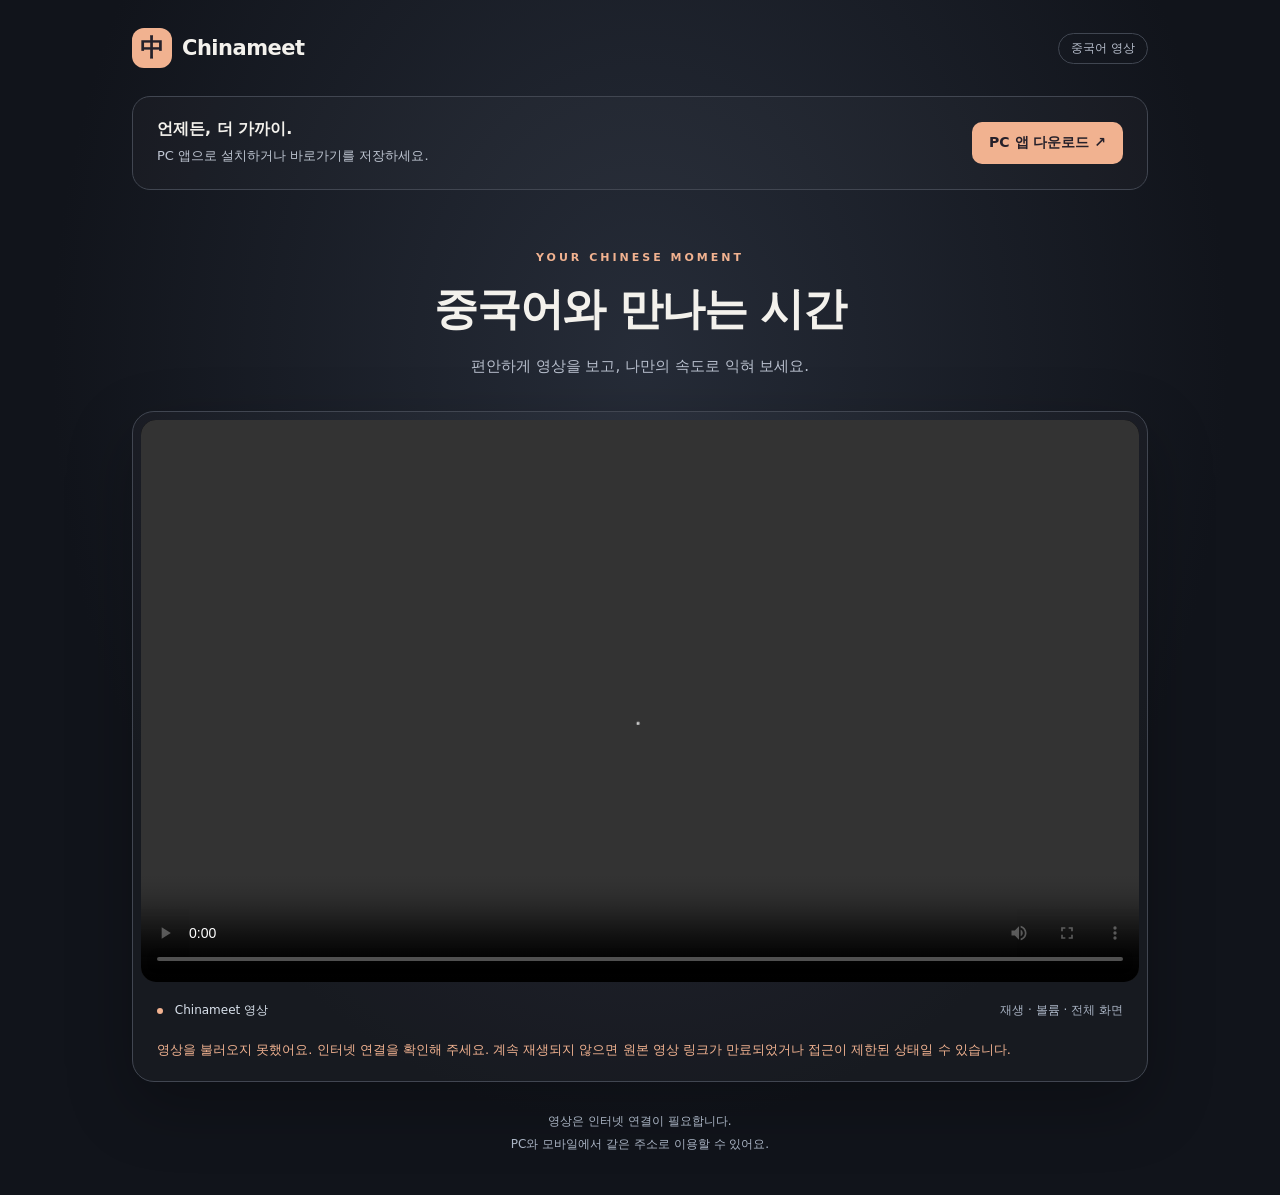
==== index.html @ f26ac8db "Deploy Chinameet video app with desktop shortcut and mobile PWA installation" ====
<!doctype html>
<html lang="ko">
<head>
  <meta charset="utf-8">
  <meta name="viewport" content="width=device-width, initial-scale=1, viewport-fit=cover">
  <meta name="theme-color" content="#171a23">
  <meta name="description" content="Chinameet — PC와 모바일에서 간편하게 여는 중국어 영상 학습 공간">
  <meta name="apple-mobile-web-app-capable" content="yes">
  <meta name="apple-mobile-web-app-title" content="Chinameet">
  <title>Chinameet · 중국어 영상</title>
  <link rel="manifest" href="./manifest.webmanifest">
  <link rel="icon" href="./icons/app-192.png" type="image/png">
  <link rel="apple-touch-icon" href="./icons/apple-touch-icon.png">
  <link rel="stylesheet" href="./app.css">
  <script defer src="./install.js"></script>
</head>
<body>
  <main>
    <nav aria-label="앱 메뉴"><a class="brand" href="./"><span class="brand-icon" aria-hidden="true">中</span> Chinameet</a><span class="tag">중국어 영상</span></nav>
    <section class="install-banner" aria-label="앱 다운로드">
      <div><strong>언제든, 더 가까이.</strong><p id="installStatus" role="status">홈 화면에 추가하고 Chinameet를 간편하게 여세요.</p></div>
      <div class="actions"><button id="installButton" type="button">앱 설치하기 ↗</button><a id="pcShortcut" href="#" download="Chinameet.url" hidden>PC 바로가기 저장 ↓</a></div>
    </section>
    <header><span class="eyebrow">YOUR CHINESE MOMENT</span><h1>중국어와 만나는 시간</h1><p>편안하게 영상을 보고, 나만의 속도로 익혀 보세요.</p></header>
    <section class="player-panel" aria-label="동영상 플레이어">
      <video id="video" controls playsinline preload="metadata" aria-label="중국어 영상">
        <source src="https://opal.google/board/blobs/6a0f905c-60b2-4c8c-9aa4-b20c78f59d37" type="video/mp4">
        이 브라우저에서는 동영상을 재생할 수 없습니다.
      </video>
      <div class="player-footer"><span><i aria-hidden="true"></i> Chinameet 영상</span><span>재생 · 볼륨 · 전체 화면</span></div>
      <p id="videoStatus" class="video-status" role="status" hidden></p>
    </section>
    <footer>영상은 인터넷 연결이 필요합니다.<br>PC와 모바일에서 같은 주소로 이용할 수 있어요.</footer>
  </main>
  <dialog id="installDialog" aria-labelledby="installTitle">
    <div class="dialog-top"><h2 id="installTitle">Chinameet 설치 안내</h2><button id="closeGuide" type="button" aria-label="설치 안내 닫기">×</button></div>
    <p id="installGuide"></p><ol id="installSteps"></ol><p>설치 후에도 영상 재생에는 인터넷이 필요해요.</p>
    <a id="pcDownload" class="download" href="#" download="Chinameet.url" hidden>PC 바로가기 파일 저장 ↓</a>
  </dialog>
</body>
</html>
---- app.css ----
:root{color-scheme:dark;font-family:system-ui,-apple-system,"Segoe UI",sans-serif;background:#11141b;color:#f3f1ec}*{box-sizing:border-box}body{margin:0;min-height:100svh;background:radial-gradient(ellipse at 50% 30%,#262c38 0%,#11141b 65%)}main{max-width:1080px;margin:auto;padding:28px 32px 40px}nav{display:flex;align-items:center;justify-content:space-between;margin-bottom:28px}.brand{display:flex;align-items:center;gap:10px;font-size:21px;font-weight:750;letter-spacing:-.5px;text-decoration:none;color:inherit}.brand-icon{display:grid;place-items:center;border-radius:12px;background:#f1b290;color:#24202a;width:40px;height:40px;font-size:24px}.tag{font-size:12px;color:#b8bfcd;border:1px solid #404651;border-radius:30px;padding:6px 12px}.install-banner{display:flex;align-items:center;justify-content:space-between;gap:20px;padding:22px 24px;border:1px solid #414651;border-radius:18px;background:#ffffff06}.install-banner strong{font-size:16px}.install-banner p{font-size:13px;color:#bec5d1;line-height:1.6;margin:6px 0 0}.actions{display:flex;flex-wrap:wrap;align-items:center;gap:14px;flex-shrink:0}button,.download{font:inherit;border:0;border-radius:10px;padding:12px 17px;background:#f1b290;color:#25202a;font-size:14px;font-weight:700;cursor:pointer;text-decoration:none}button:disabled{opacity:.65;cursor:wait}a{color:#f1b290}a:focus-visible,button:focus-visible{outline:3px solid #f1b290;outline-offset:5px}.actions a{font-size:13px;text-underline-offset:4px}header{text-align:center;padding:56px 0 32px}.eyebrow{color:#f1b290;font-size:11px;letter-spacing:3px;font-weight:650}h1{font-size:clamp(28px,5vw,44px);letter-spacing:-1.4px;margin:15px 0}header p{color:#b8bfcd;font-size:15px;line-height:1.7;margin:0}.player-panel{background:#ffffff06;border:1px solid #414651;padding:8px;border-radius:22px;box-shadow:0 24px 65px #0004;overflow:hidden}video{display:block;width:100%;aspect-ratio:16/9;background:#000;border-radius:15px;object-fit:contain}.player-footer{display:flex;justify-content:space-between;align-items:center;gap:15px;padding:20px 16px;color:#aab4c4;font-size:12px}.player-footer span:first-child{color:#d9e1eb}.player-footer i{display:inline-block;width:6px;height:6px;border-radius:100%;background:#f1b290;margin-right:8px}.video-status{color:#f1b290;font-size:13px;line-height:1.7;padding:0 16px 12px;margin:0}footer{color:#aab4c4;text-align:center;font-size:12px;line-height:1.9;padding:28px 0 0}dialog{color:#f3f1ec;background:#222731;border:1px solid #596171;border-radius:20px;padding:26px;max-width:480px;width:calc(100% - 32px)}dialog::backdrop{background:#000a;backdrop-filter:blur(5px)}.dialog-top{display:flex;align-items:center;justify-content:space-between;gap:10px}h2{font-size:20px;margin:0}.dialog-top button{background:transparent;color:#e2e6ed;font-size:26px;padding:0 8px}dialog p,dialog li{font-size:14px;line-height:1.8;color:#c6cedb}dialog li{margin-bottom:8px}dialog ol{padding-left:22px}.download{display:inline-block;margin-top:8px}[hidden]{display:none!important}@media(max-width:640px){main{padding:20px 16px 28px}.install-banner{align-items:flex-start;flex-direction:column;padding:20px;gap:16px}.actions{width:100%}.actions button{flex:1}header{padding:38px 0 25px}.player-panel{border-radius:16px;padding:5px}video{border-radius:11px}.player-footer{padding:16px 10px;font-size:11px}.player-footer span:last-child{display:none}.tag{font-size:11px}nav{margin-bottom:22px}}
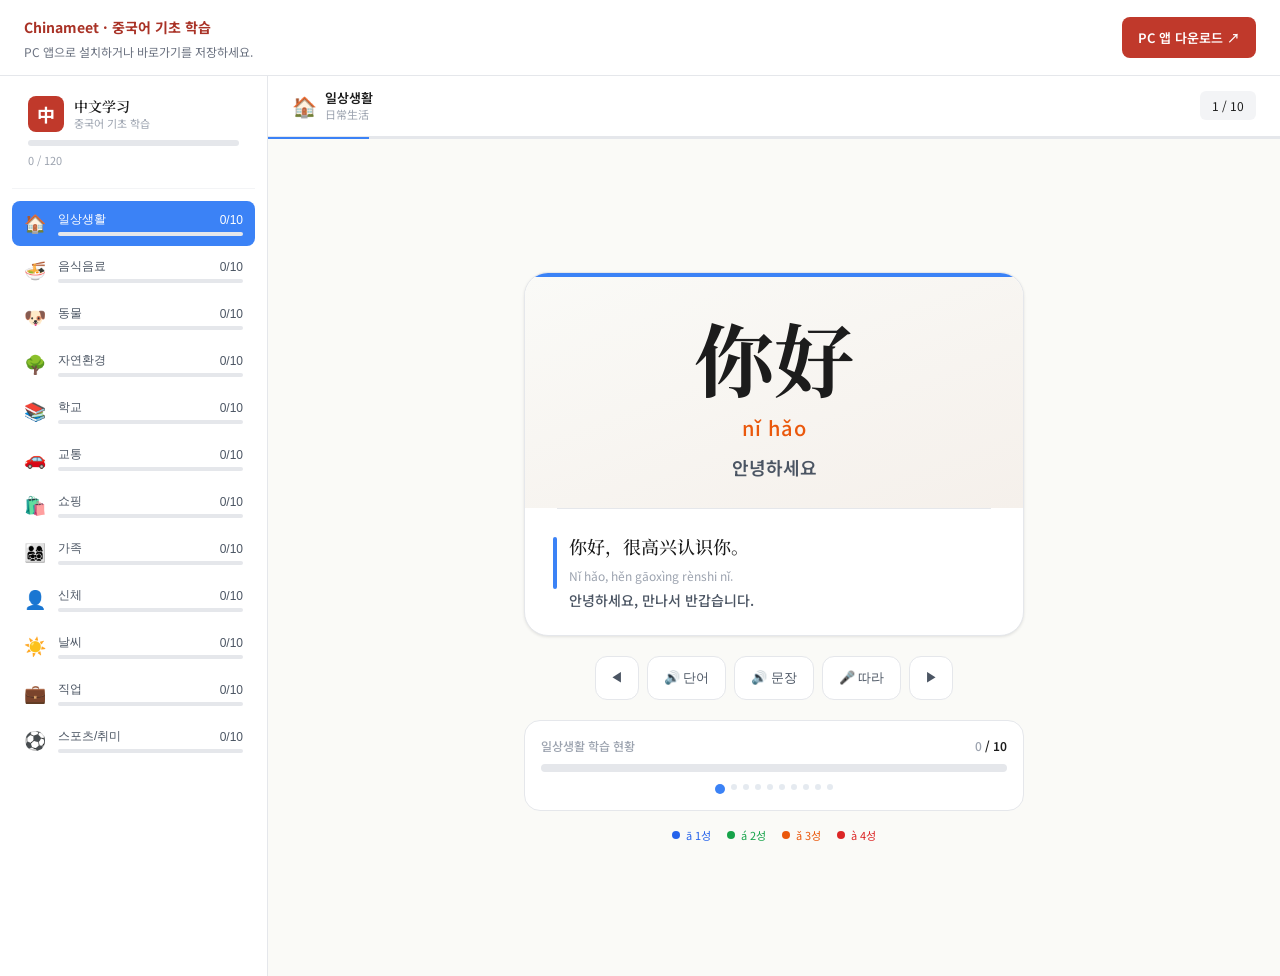
==== commit 19ee0f67: "Restore original Chinese learning app with 120 lessons and retain PWA installation" ====
--- a/index.html
+++ b/index.html
@@ -1,41 +1,1309 @@
-<!doctype html>
+<!DOCTYPE html>
 <html lang="ko">
 <head>
-  <meta charset="utf-8">
-  <meta name="viewport" content="width=device-width, initial-scale=1, viewport-fit=cover">
-  <meta name="theme-color" content="#171a23">
-  <meta name="description" content="Chinameet — PC와 모바일에서 간편하게 여는 중국어 영상 학습 공간">
-  <meta name="apple-mobile-web-app-capable" content="yes">
-  <meta name="apple-mobile-web-app-title" content="Chinameet">
-  <title>Chinameet · 중국어 영상</title>
-  <link rel="manifest" href="./manifest.webmanifest">
-  <link rel="icon" href="./icons/app-192.png" type="image/png">
-  <link rel="apple-touch-icon" href="./icons/apple-touch-icon.png">
-  <link rel="stylesheet" href="./app.css">
-  <script defer src="./install.js"></script>
+    <meta charset="UTF-8">
+    <meta name="viewport" content="width=device-width, initial-scale=1.0">
+    <title>中文学习 - 중국어 기초 학습</title>
+    <link rel="preconnect" href="https://fonts.googleapis.com">
+    <link rel="preconnect" href="https://fonts.gstatic.com" crossorigin>
+    <link href="https://fonts.googleapis.com/css2?family=Noto+Sans+KR:wght@400;500;600;700&family=Noto+Serif+SC:wght@400;600;700&family=Noto+Sans+SC:wght@400;500&display=swap" rel="stylesheet">
+    <style>
+        * {
+            margin: 0;
+            padding: 0;
+            box-sizing: border-box;
+        }
+
+        body {
+            font-family: 'Noto Sans KR', sans-serif;
+            background: #FAFAF7;
+            color: #1C1C1C;
+            overflow-x: hidden;
+        }
+
+        .container {
+            display: flex;
+            min-height: 100vh;
+        }
+
+        /* 사이드바 */
+        .sidebar {
+            width: 268px;
+            background: white;
+            border-right: 1px solid #E5E7EB;
+            overflow-y: auto;
+            padding: 20px 12px;
+            flex-shrink: 0;
+        }
+
+        .sidebar-header {
+            padding: 0 16px 20px;
+            border-bottom: 1px solid #F3F4F6;
+            margin-bottom: 12px;
+        }
+
+        .sidebar-title {
+            display: flex;
+            align-items: center;
+            gap: 10px;
+            margin-bottom: 8px;
+        }
+
+        .sidebar-badge {
+            width: 36px;
+            height: 36px;
+            background: #C0392B;
+            color: white;
+            border-radius: 8px;
+            display: flex;
+            align-items: center;
+            justify-content: center;
+            font-size: 18px;
+            font-weight: bold;
+        }
+
+        .sidebar-title h1 {
+            font-size: 14px;
+            font-weight: 600;
+            line-height: 1.2;
+            font-family: 'Noto Serif SC', serif;
+        }
+
+        .sidebar-title p {
+            font-size: 11px;
+            color: #9CA3AF;
+        }
+
+        .progress-bar {
+            width: 100%;
+            height: 6px;
+            background: #E5E7EB;
+            border-radius: 3px;
+            overflow: hidden;
+            margin-top: 8px;
+        }
+
+        .progress-fill {
+            height: 100%;
+            background: #C0392B;
+            width: 0%;
+            transition: width 0.5s ease;
+        }
+
+        .categories {
+            display: flex;
+            flex-direction: column;
+            gap: 2px;
+        }
+
+        .category-btn {
+            display: flex;
+            align-items: center;
+            gap: 12px;
+            padding: 10px 12px;
+            border-radius: 8px;
+            border: none;
+            background: transparent;
+            cursor: pointer;
+            text-align: left;
+            transition: all 0.15s;
+            font-size: 13px;
+            color: #4B5563;
+        }
+
+        .category-btn:hover {
+            background: #F9FAFB;
+        }
+
+        .category-btn.active {
+            color: white;
+        }
+
+        .category-btn .emoji {
+            font-size: 18px;
+            flex-shrink: 0;
+        }
+
+        .category-info {
+            flex: 1;
+            min-width: 0;
+        }
+
+        .category-name {
+            font-size: 12px;
+            font-weight: 500;
+            margin-bottom: 4px;
+            display: flex;
+            justify-content: space-between;
+            align-items: center;
+        }
+
+        .category-progress {
+            width: 100%;
+            height: 4px;
+            background: #E5E7EB;
+            border-radius: 2px;
+            overflow: hidden;
+        }
+
+        .category-progress-fill {
+            height: 100%;
+            transition: width 0.5s ease;
+        }
+
+        /* 메인 콘텐츠 */
+        .main {
+            flex: 1;
+            display: flex;
+            flex-direction: column;
+            min-w-0;
+        }
+
+        .header {
+            background: white;
+            border-bottom: 1px solid #E5E7EB;
+            padding: 14px 24px;
+            display: flex;
+            align-items: center;
+            justify-content: space-between;
+            position: sticky;
+            top: 0;
+            z-index: 20;
+        }
+
+        .header-left {
+            display: flex;
+            align-items: center;
+            gap: 12px;
+        }
+
+        .header-category {
+            display: flex;
+            align-items: center;
+            gap: 8px;
+        }
+
+        .header-category .emoji {
+            font-size: 20px;
+        }
+
+        .header-category-info h2 {
+            font-size: 13px;
+            font-weight: 600;
+            line-height: 1.2;
+        }
+
+        .header-category-info p {
+            font-size: 11px;
+            color: #9CA3AF;
+        }
+
+        .header-right {
+            display: flex;
+            align-items: center;
+            gap: 12px;
+        }
+
+        .progress-counter {
+            background: #F3F4F6;
+            border-radius: 6px;
+            padding: 6px 12px;
+            font-size: 12px;
+        }
+
+        .progress-counter strong {
+            color: #1C1C1C;
+        }
+
+        .progress-bar-top {
+            height: 2px;
+            background: #E5E7EB;
+        }
+
+        .progress-bar-top-fill {
+            height: 100%;
+            transition: width 0.4s ease;
+        }
+
+        /* 메인 카드 영역 */
+        .content {
+            flex: 1;
+            display: flex;
+            align-items: center;
+            justify-content: center;
+            padding: 24px 16px;
+            overflow-y: auto;
+        }
+
+        .card-wrapper {
+            width: 100%;
+            max-width: 500px;
+        }
+
+        .card {
+            background: white;
+            border-radius: 24px;
+            box-shadow: 0 1px 3px rgba(0,0,0,0.1);
+            border: 1px solid #E5E7EB;
+            overflow: hidden;
+        }
+
+        .card-top {
+            padding: 40px 32px 28px;
+            background: linear-gradient(160deg, #FAFAF7 0%, #F5F0EB 100%);
+            text-align: center;
+            position: relative;
+        }
+
+        .card-top::before {
+            content: '';
+            position: absolute;
+            top: 0;
+            left: 0;
+            right: 0;
+            height: 4px;
+        }
+
+        .card-chinese {
+            font-family: 'Noto Serif SC', serif;
+            font-size: 80px;
+            font-weight: bold;
+            margin-bottom: 16px;
+            line-height: 1;
+            color: #1C1C1C;
+        }
+
+        .card-pinyin {
+            font-family: 'Noto Sans SC', sans-serif;
+            font-size: 20px;
+            font-weight: 500;
+            margin-bottom: 12px;
+            letter-spacing: 0.05em;
+        }
+
+        .card-meaning {
+            font-size: 18px;
+            font-weight: 600;
+            color: #4B5563;
+        }
+
+        .card-divider {
+            height: 1px;
+            background: #E5E7EB;
+            margin: 0 32px;
+        }
+
+        .card-bottom {
+            padding: 24px 28px;
+        }
+
+        .sentence-container {
+            display: flex;
+            gap: 12px;
+        }
+
+        .sentence-bar {
+            width: 4px;
+            border-radius: 2px;
+            flex-shrink: 0;
+            margin-top: 4px;
+            height: 52px;
+        }
+
+        .sentence-content {
+            flex: 1;
+            min-width: 0;
+        }
+
+        .sentence-text {
+            font-family: 'Noto Serif SC', serif;
+            font-size: 18px;
+            font-weight: 500;
+            color: #1C1C1C;
+            margin-bottom: 8px;
+            line-height: 1.5;
+        }
+
+        .sentence-pinyin {
+            font-size: 12px;
+            color: #9CA3AF;
+            margin-bottom: 6px;
+            line-height: 1.4;
+        }
+
+        .sentence-meaning {
+            font-size: 14px;
+            color: #4B5563;
+            font-weight: 500;
+            line-height: 1.4;
+        }
+
+        /* 컨트롤 버튼 */
+        .controls {
+            display: flex;
+            align-items: center;
+            justify-content: center;
+            gap: 8px;
+            margin-top: 20px;
+            flex-wrap: wrap;
+        }
+
+        button {
+            border: none;
+            border-radius: 12px;
+            cursor: pointer;
+            font-size: 13px;
+            font-weight: 500;
+            transition: all 0.15s;
+            display: flex;
+            align-items: center;
+            gap: 6px;
+        }
+
+        .btn-nav {
+            width: 44px;
+            height: 44px;
+            background: white;
+            border: 1px solid #E5E7EB;
+            color: #4B5563;
+            display: flex;
+            align-items: center;
+            justify-content: center;
+            padding: 0;
+        }
+
+        .btn-nav:hover {
+            border-color: #D1D5DB;
+        }
+
+        .btn-action {
+            height: 44px;
+            padding: 0 16px;
+            background: white;
+            border: 1px solid #E5E7EB;
+            color: #4B5563;
+        }
+
+        .btn-action:hover {
+            border-color: #D1D5DB;
+        }
+
+        .btn-action.active {
+            color: white;
+        }
+
+        .btn-action.listening {
+            background: #C0392B;
+            border-color: #C0392B;
+        }
+
+        /* 진행 상황 */
+        .stats {
+            margin-top: 20px;
+            background: white;
+            border-radius: 16px;
+            border: 1px solid #E5E7EB;
+            padding: 16px;
+        }
+
+        .stats-header {
+            display: flex;
+            justify-content: space-between;
+            align-items: center;
+            margin-bottom: 10px;
+            font-size: 12px;
+        }
+
+        .stats-header span:first-child {
+            color: #9CA3AF;
+            font-weight: 500;
+        }
+
+        .stats-header span:last-child {
+            color: #1C1C1C;
+            font-weight: 600;
+        }
+
+        .stats-bar {
+            width: 100%;
+            height: 8px;
+            background: #E5E7EB;
+            border-radius: 4px;
+            overflow: hidden;
+            margin-bottom: 12px;
+        }
+
+        .stats-fill {
+            height: 100%;
+            transition: width 0.5s ease;
+        }
+
+        .word-dots {
+            display: flex;
+            flex-wrap: wrap;
+            gap: 6px;
+            justify-content: center;
+            max-height: 64px;
+            overflow: hidden;
+        }
+
+        .dot {
+            width: 6px;
+            height: 6px;
+            border-radius: 50%;
+            cursor: pointer;
+            transition: all 0.2s;
+        }
+
+        .dot:hover {
+            transform: scale(1.5);
+        }
+
+        .tone-legend {
+            display: flex;
+            justify-content: center;
+            gap: 16px;
+            flex-wrap: wrap;
+            margin-top: 16px;
+            font-size: 11px;
+            color: #9CA3AF;
+        }
+
+        .tone-item {
+            display: flex;
+            align-items: center;
+            gap: 6px;
+        }
+
+        .tone-dot {
+            width: 8px;
+            height: 8px;
+            border-radius: 50%;
+        }
+
+        /* 반응형 */
+        @media (max-width: 768px) {
+            .sidebar {
+                width: 100%;
+                max-height: 40vh;
+                border-right: none;
+                border-bottom: 1px solid #E5E7EB;
+                overflow-x: auto;
+                display: flex;
+                flex-direction: column;
+            }
+
+            .container {
+                flex-direction: column;
+            }
+
+            .main {
+                flex: 1;
+            }
+
+            .card-chinese {
+                font-size: 60px;
+            }
+
+            .card-top {
+                padding: 32px 24px 20px;
+            }
+
+            .header {
+                padding: 12px 16px;
+                font-size: 12px;
+            }
+
+            .content {
+                padding: 16px 12px;
+            }
+
+            .card-wrapper {
+                max-width: 100%;
+            }
+
+            .controls {
+                gap: 6px;
+            }
+
+            .btn-action {
+                padding: 0 12px;
+                font-size: 12px;
+            }
+        }
+
+        @media (max-width: 480px) {
+            .card-chinese {
+                font-size: 48px;
+            }
+
+            .card-pinyin {
+                font-size: 16px;
+            }
+
+            .card-meaning {
+                font-size: 16px;
+            }
+
+            .sentence-text {
+                font-size: 16px;
+            }
+
+            .btn-nav {
+                width: 40px;
+                height: 40px;
+            }
+
+            .btn-action {
+                height: 40px;
+                padding: 0 10px;
+                font-size: 11px;
+            }
+        }
+
+        /* 성공 파티클 */
+        .particles {
+            position: fixed;
+            top: 0;
+            left: 0;
+            width: 100%;
+            height: 100%;
+            pointer-events: none;
+            z-index: 999;
+        }
+
+        .particle {
+            position: absolute;
+            pointer-events: none;
+        }
+
+        /* 토스트 알림 */
+        .toast {
+            position: fixed;
+            bottom: 20px;
+            right: 20px;
+            background: white;
+            padding: 16px 20px;
+            border-radius: 8px;
+            box-shadow: 0 4px 12px rgba(0,0,0,0.15);
+            z-index: 1000;
+            animation: slideIn 0.3s ease;
+            max-width: 300px;
+        }
+
+        .toast.success {
+            border-left: 4px solid #27AE60;
+            background: #F0FDF4;
+            color: #27AE60;
+        }
+
+        .toast.error {
+            border-left: 4px solid #DC2626;
+            background: #FEF2F2;
+            color: #DC2626;
+        }
+
+        @keyframes slideIn {
+            from {
+                transform: translateX(400px);
+                opacity: 0;
+            }
+            to {
+                transform: translateX(0);
+                opacity: 1;
+            }
+        }
+
+        @keyframes slideOut {
+            from {
+                transform: translateX(0);
+                opacity: 1;
+            }
+            to {
+                transform: translateX(400px);
+                opacity: 0;
+            }
+        }
+
+        .toast.hide {
+            animation: slideOut 0.3s ease forwards;
+        }
+    </style>
+
+    <meta name="theme-color" content="#C0392B">
+    <meta name="apple-mobile-web-app-capable" content="yes">
+    <meta name="apple-mobile-web-app-title" content="Chinameet">
+    <link rel="manifest" href="./manifest.webmanifest">
+    <link rel="icon" type="image/png" href="./icons/app-192.png">
+    <link rel="apple-touch-icon" href="./icons/apple-touch-icon.png">
+    <link rel="stylesheet" href="./app.css?v=learning-2">
+    <script defer src="./install.js?v=learning-2"></script>
 </head>
 <body>
-  <main>
-    <nav aria-label="앱 메뉴"><a class="brand" href="./"><span class="brand-icon" aria-hidden="true">中</span> Chinameet</a><span class="tag">중국어 영상</span></nav>
-    <section class="install-banner" aria-label="앱 다운로드">
-      <div><strong>언제든, 더 가까이.</strong><p id="installStatus" role="status">홈 화면에 추가하고 Chinameet를 간편하게 여세요.</p></div>
-      <div class="actions"><button id="installButton" type="button">앱 설치하기 ↗</button><a id="pcShortcut" href="#" download="Chinameet.url" hidden>PC 바로가기 저장 ↓</a></div>
+    <section class="cm-install" aria-label="Chinameet 앱 다운로드">
+        <div><strong>Chinameet · 중국어 기초 학습</strong><p id="installStatus" role="status">홈 화면에 추가하고 간편하게 학습하세요.</p></div>
+        <div class="cm-actions"><button id="installButton" type="button">앱 설치하기 ↗</button><a id="pcShortcut" href="#" download="Chinameet.url" hidden>PC 바로가기 저장 ↓</a></div>
     </section>
-    <header><span class="eyebrow">YOUR CHINESE MOMENT</span><h1>중국어와 만나는 시간</h1><p>편안하게 영상을 보고, 나만의 속도로 익혀 보세요.</p></header>
-    <section class="player-panel" aria-label="동영상 플레이어">
-      <video id="video" controls playsinline preload="metadata" aria-label="중국어 영상">
-        <source src="https://opal.google/board/blobs/6a0f905c-60b2-4c8c-9aa4-b20c78f59d37" type="video/mp4">
-        이 브라우저에서는 동영상을 재생할 수 없습니다.
-      </video>
-      <div class="player-footer"><span><i aria-hidden="true"></i> Chinameet 영상</span><span>재생 · 볼륨 · 전체 화면</span></div>
-      <p id="videoStatus" class="video-status" role="status" hidden></p>
-    </section>
-    <footer>영상은 인터넷 연결이 필요합니다.<br>PC와 모바일에서 같은 주소로 이용할 수 있어요.</footer>
-  </main>
-  <dialog id="installDialog" aria-labelledby="installTitle">
-    <div class="dialog-top"><h2 id="installTitle">Chinameet 설치 안내</h2><button id="closeGuide" type="button" aria-label="설치 안내 닫기">×</button></div>
-    <p id="installGuide"></p><ol id="installSteps"></ol><p>설치 후에도 영상 재생에는 인터넷이 필요해요.</p>
-    <a id="pcDownload" class="download" href="#" download="Chinameet.url" hidden>PC 바로가기 파일 저장 ↓</a>
-  </dialog>
+    <dialog id="installDialog" aria-labelledby="installTitle">
+        <div class="cm-dialog-top"><h2 id="installTitle">Chinameet 설치 안내</h2><button id="closeGuide" type="button" aria-label="설치 안내 닫기">×</button></div>
+        <p id="installGuide"></p><ol id="installSteps"></ol><p>발음·음성 인식 지원은 기기와 브라우저에 따라 다릅니다. 따라 말하기에는 마이크 권한과 인터넷 연결이 필요할 수 있어요.</p>
+        <a id="pcDownload" class="cm-download" href="#" download="Chinameet.url" hidden>PC 바로가기 파일 저장 ↓</a>
+    </dialog>
+    <div class="container">
+        <!-- 사이드바 -->
+        <div class="sidebar">
+            <div class="sidebar-header">
+                <div class="sidebar-title">
+                    <div class="sidebar-badge">中</div>
+                    <div>
+                        <h1>中文学习</h1>
+                        <p>중국어 기초 학습</p>
+                    </div>
+                </div>
+                <div class="progress-bar">
+                    <div class="progress-fill" id="totalProgressFill"></div>
+                </div>
+                <div style="font-size: 11px; color: #9CA3AF; margin-top: 6px;">
+                    <span id="totalLearned">0</span> / <span id="totalWords">580</span>
+                </div>
+            </div>
+
+            <div class="categories" id="categoriesContainer"></div>
+        </div>
+
+        <!-- 메인 콘텐츠 -->
+        <div class="main">
+            <!-- 헤더 -->
+            <div class="header">
+                <div class="header-left">
+                    <div class="header-category">
+                        <span class="emoji" id="headerEmoji"></span>
+                        <div class="header-category-info">
+                            <h2 id="headerName"></h2>
+                            <p id="headerNameZh"></p>
+                        </div>
+                    </div>
+                </div>
+                <div class="header-right">
+                    <div class="progress-counter">
+                        <span id="currentIndex">1</span> / <span id="totalIndex">90</span>
+                    </div>
+                </div>
+            </div>
+
+            <div class="progress-bar-top">
+                <div class="progress-bar-top-fill" id="categoryProgressFill"></div>
+            </div>
+
+            <!-- 메인 카드 -->
+            <div class="content">
+                <div class="card-wrapper">
+                    <div class="card">
+                        <div class="card-top" id="cardTop">
+                            <div class="card-chinese" id="cardChinese">你好</div>
+                            <div class="card-pinyin" id="cardPinyin" style="color: #2563EB;">nǐ hǎo</div>
+                            <div class="card-meaning" id="cardMeaning">안녕하세요</div>
+                        </div>
+
+                        <div class="card-divider"></div>
+
+                        <div class="card-bottom">
+                            <div class="sentence-container">
+                                <div class="sentence-bar" id="sentenceBar"></div>
+                                <div class="sentence-content">
+                                    <div class="sentence-text" id="sentenceText">你好，很高兴认识你。</div>
+                                    <div class="sentence-pinyin" id="sentencePinyin">Nǐ hǎo, hěn gāoxìng rènshi nǐ.</div>
+                                    <div class="sentence-meaning" id="sentenceMeaning">안녕하세요, 만나서 반갑습니다.</div>
+                                </div>
+                            </div>
+                        </div>
+                    </div>
+
+                    <!-- 컨트롤 버튼 -->
+                    <div class="controls">
+                        <button class="btn-nav" id="prevBtn" title="이전 (←)">◀</button>
+                        <button class="btn-action" id="playWordBtn" title="단어 발음">🔊 단어</button>
+                        <button class="btn-action" id="playSentenceBtn" title="문장 발음">🔊 문장</button>
+                        <button class="btn-action" id="listenBtn" title="따라하기 (R)">🎤 따라</button>
+                        <button class="btn-nav" id="nextBtn" title="다음 (→)">▶</button>
+                    </div>
+
+                    <!-- 진행 상황 -->
+                    <div class="stats">
+                        <div class="stats-header">
+                            <span id="statsLabel"></span>
+                            <span><span id="categoryLearned">0</span> / <span id="categoryTotal">90</span></span>
+                        </div>
+                        <div class="stats-bar">
+                            <div class="stats-fill" id="categoryStatsFill"></div>
+                        </div>
+                        <div class="word-dots" id="wordDots"></div>
+                    </div>
+
+                    <!-- 성조 범례 -->
+                    <div class="tone-legend">
+                        <div class="tone-item">
+                            <div class="tone-dot" style="background: #2563EB;"></div>
+                            <span style="color: #2563EB;">ā 1성</span>
+                        </div>
+                        <div class="tone-item">
+                            <div class="tone-dot" style="background: #16A34A;"></div>
+                            <span style="color: #16A34A;">á 2성</span>
+                        </div>
+                        <div class="tone-item">
+                            <div class="tone-dot" style="background: #EA580C;"></div>
+                            <span style="color: #EA580C;">ǎ 3성</span>
+                        </div>
+                        <div class="tone-item">
+                            <div class="tone-dot" style="background: #DC2626;"></div>
+                            <span style="color: #DC2626;">à 4성</span>
+                        </div>
+                    </div>
+                </div>
+            </div>
+        </div>
+    </div>
+
+    <div class="particles" id="particles"></div>
+
+    <script>
+        // 중국어 단어 데이터
+        const categories = [
+            {
+                id: "daily",
+                name: "일상생활",
+                nameZh: "日常生活",
+                emoji: "🏠",
+                color: "#3B82F6",
+                words: [
+                    {id:"d001",word:"你好",pinyin:"nǐ hǎo",meaning:"안녕하세요",sentence:"你好，很高兴认识你。",sentencePinyin:"Nǐ hǎo, hěn gāoxìng rènshi nǐ.",sentenceMeaning:"안녕하세요, 만나서 반갑습니다."},
+                    {id:"d002",word:"谢谢",pinyin:"xièxiè",meaning:"감사합니다",sentence:"谢谢你的帮助。",sentencePinyin:"Xièxiè nǐ de bāngzhù.",sentenceMeaning:"당신의 도움을 감사합니다."},
+                    {id:"d003",word:"对不起",pinyin:"duìbù qǐ",meaning:"죄송합니다",sentence:"对不起，我迟到了。",sentencePinyin:"Duìbù qǐ, wǒ chídào le.",sentenceMeaning:"죄송합니다, 저는 늦었습니다."},
+                    {id:"d004",word:"没关系",pinyin:"méi guānxi",meaning:"괜찮습니다",sentence:"没关系，下次准时来。",sentencePinyin:"Méi guānxi, xiàcì zhǔnshí lái.",sentenceMeaning:"괜찮습니다, 다음에 정시에 오세요."},
+                    {id:"d005",word:"早上好",pinyin:"zǎoshang hǎo",meaning:"좋은 아침",sentence:"早上好！今天天气真好。",sentencePinyin:"Zǎoshang hǎo! Jīntiān tiānqì zhēn hǎo.",sentenceMeaning:"좋은 아침입니다! 오늘 날씨가 정말 좋습니다."},
+                    {id:"d006",word:"晚安",pinyin:"wǎn ān",meaning:"안녕히 주무세요",sentence:"晚安，明天见。",sentencePinyin:"Wǎn ān, míngtiān jiàn.",sentenceMeaning:"안녕히 주무세요, 내일 봐요."},
+                    {id:"d007",word:"再见",pinyin:"zàijiàn",meaning:"안녕히 가세요",sentence:"再见！下周见。",sentencePinyin:"Zàijiàn! Xiàzhōu jiàn.",sentenceMeaning:"안녕히 가세요! 다음 주에 봐요."},
+                    {id:"d008",word:"请",pinyin:"qǐng",meaning:"부탁합니다",sentence:"请坐。",sentencePinyin:"Qǐng zuò.",sentenceMeaning:"앉으세요."},
+                    {id:"d009",word:"好的",pinyin:"hǎo de",meaning:"좋습니다",sentence:"好的，我明白了。",sentencePinyin:"Hǎo de, wǒ míngbai le.",sentenceMeaning:"좋습니다, 저는 이해했습니다."},
+                    {id:"d010",word:"不好意思",pinyin:"búhǎo yìsi",meaning:"미안합니다/부끄럽습니다",sentence:"不好意思，我不知道。",sentencePinyin:"Búhǎo yìsi, wǒ búzhīdào.",sentenceMeaning:"미안합니다, 저는 모릅니다."}
+                ]
+            },
+            {
+                id: "food",
+                name: "음식음료",
+                nameZh: "食物饮料",
+                emoji: "🍜",
+                color: "#F59E0B",
+                words: [
+                    {id:"f001",word:"米饭",pinyin:"mǐfàn",meaning:"밥",sentence:"我喜欢吃米饭。",sentencePinyin:"Wǒ xǐhuān chī mǐfàn.",sentenceMeaning:"저는 밥 먹는 것을 좋아합니다."},
+                    {id:"f002",word:"面条",pinyin:"miàntiáo",meaning:"국수",sentence:"这是中国面条。",sentencePinyin:"Zhè shì Zhōngguó miàntiáo.",sentenceMeaning:"이것은 중국 국수입니다."},
+                    {id:"f003",word:"水",pinyin:"shuǐ",meaning:"물",sentence:"请给我一杯水。",sentencePinyin:"Qǐng gěi wǒ yī bēi shuǐ.",sentenceMeaning:"저에게 한 잔의 물을 주세요."},
+                    {id:"f004",word:"茶",pinyin:"chá",meaning:"차",sentence:"你喜欢喝茶吗？",sentencePinyin:"Nǐ xǐhuān hē chá ma?",sentenceMeaning:"당신은 차 마시는 것을 좋아하나요?"},
+                    {id:"f005",word:"咖啡",pinyin:"kāfēi",meaning:"커피",sentence:"我每天喝咖啡。",sentencePinyin:"Wǒ měitiān hē kāfēi.",sentenceMeaning:"저는 매일 커피를 마십니다."},
+                    {id:"f006",word:"苹果",pinyin:"píngguǒ",meaning:"사과",sentence:"这个苹果很甜。",sentencePinyin:"Zhège píngguǒ hěn tián.",sentenceMeaning:"이 사과는 매우 달콤합니다."},
+                    {id:"f007",word:"香蕉",pinyin:"xiāngjiāo",meaning:"바나나",sentence:"我吃了两根香蕉。",sentencePinyin:"Wǒ chīle liǎng gēn xiāngjiāo.",sentenceMeaning:"저는 바나나 두 개를 먹었습니다."},
+                    {id:"f008",word:"鸡蛋",pinyin:"jīdàn",meaning:"계란",sentence:"早餐吃鸡蛋和面包。",sentencePinyin:"Zǎocān chī jīdàn hé miànbāo.",sentenceMeaning:"아침 식사로 계란과 빵을 먹습니다."},
+                    {id:"f009",word:"牛奶",pinyin:"niúnǎi",meaning:"우유",sentence:"孩子们喝牛奶。",sentencePinyin:"Háizi men hē niúnǎi.",sentenceMeaning:"아이들은 우유를 마십니다."},
+                    {id:"f010",word:"面包",pinyin:"miànbāo",meaning:"빵",sentence:"我买了一个面包。",sentencePinyin:"Wǒ mǎile yī ge miànbāo.",sentenceMeaning:"저는 빵 하나를 샀습니다."}
+                ]
+            },
+            {
+                id: "animals",
+                name: "동물",
+                nameZh: "动物",
+                emoji: "🐶",
+                color: "#8B5CF6",
+                words: [
+                    {id:"a001",word:"狗",pinyin:"gǒu",meaning:"개",sentence:"这是一只可爱的狗。",sentencePinyin:"Zhè shì yī zhī kěài de gǒu.",sentenceMeaning:"이것은 귀여운 개입니다."},
+                    {id:"a002",word:"猫",pinyin:"māo",meaning:"고양이",sentence:"猫喜欢睡觉。",sentencePinyin:"Māo xǐhuān shuìjiào.",sentenceMeaning:"고양이는 자는 것을 좋아합니다."},
+                    {id:"a003",word:"鸟",pinyin:"niǎo",meaning:"새",sentence:"鸟在树上唱歌。",sentencePinyin:"Niǎo zài shù shang chànggē.",sentenceMeaning:"새가 나무 위에서 노래합니다."},
+                    {id:"a004",word:"鱼",pinyin:"yú",meaning:"물고기",sentence:"水里有很多鱼。",sentencePinyin:"Shuǐ lǐ yǒu hěnduō yú.",sentenceMeaning:"물속에는 많은 물고기가 있습니다."},
+                    {id:"a005",word:"老鼠",pinyin:"lǎoshǔ",meaning:"쥐",sentence:"老鼠很害怕猫。",sentencePinyin:"Lǎoshǔ hěn hàipà māo.",sentenceMeaning:"쥐는 고양이를 매우 두려워합니다."},
+                    {id:"a006",word:"兔子",pinyin:"tùzi",meaning:"토끼",sentence:"兔子有长长的耳朵。",sentencePinyin:"Tùzi yǒu chángcháng de ěrduǒ.",sentenceMeaning:"토끼는 긴 귀를 가지고 있습니다."},
+                    {id:"a007",word:"熊",pinyin:"xióng",meaning:"곰",sentence:"熊在森林里生活。",sentencePinyin:"Xióng zài sēnlín lǐ shēnghuó.",sentenceMeaning:"곰은 숲에서 삽니다."},
+                    {id:"a008",word:"狮子",pinyin:"shīzi",meaning:"사자",sentence:"狮子是森林之王。",sentencePinyin:"Shīzi shì sēnlín zhī wáng.",sentenceMeaning:"사자는 숲의 왕입니다."},
+                    {id:"a009",word:"大象",pinyin:"dàxiàng",meaning:"코끼리",sentence:"大象有长长的鼻子。",sentencePinyin:"Dàxiàng yǒu chángcháng de bízi.",sentenceMeaning:"코끼리는 긴 코를 가지고 있습니다."},
+                    {id:"a010",word:"蛇",pinyin:"shé",meaning:"뱀",sentence:"蛇在草地里爬行。",sentencePinyin:"Shé zài cǎodì lǐ páxíng.",sentenceMeaning:"뱀이 풀밭에서 기어갑니다."}
+                ]
+            },
+            {
+                id: "nature",
+                name: "자연환경",
+                nameZh: "自然环境",
+                emoji: "🌳",
+                color: "#10B981",
+                words: [
+                    {id:"n001",word:"树",pinyin:"shù",meaning:"나무",sentence:"这棵树很高。",sentencePinyin:"Zhè kē shù hěn gāo.",sentenceMeaning:"이 나무는 매우 높습니다."},
+                    {id:"n002",word:"花",pinyin:"huā",meaning:"꽃",sentence:"花园里有很多花。",sentencePinyin:"Huāyuán lǐ yǒu hěnduō huā.",sentenceMeaning:"정원에는 많은 꽃이 있습니다."},
+                    {id:"n003",word:"山",pinyin:"shān",meaning:"산",sentence:"我们爬山去。",sentencePinyin:"Wǒmen páshān qù.",sentenceMeaning:"우리는 산에 올라갑니다."},
+                    {id:"n004",word:"河",pinyin:"hé",meaning:"강",sentence:"河里的水很清。",sentencePinyin:"Hé lǐ de shuǐ hěn qīng.",sentenceMeaning:"강의 물은 매우 맑습니다."},
+                    {id:"n005",word:"海",pinyin:"hǎi",meaning:"바다",sentence:"我喜欢去海边。",sentencePinyin:"Wǒ xǐhuān qù hǎibiān.",sentenceMeaning:"저는 해변에 가는 것을 좋아합니다."},
+                    {id:"n006",word:"太阳",pinyin:"tàiyáng",meaning:"태양",sentence:"太阳很热。",sentencePinyin:"Tàiyáng hěn rè.",sentenceMeaning:"태양은 매우 뜨겁습니다."},
+                    {id:"n007",word:"月亮",pinyin:"yuèliàng",meaning:"달",sentence:"月亮很圆。",sentencePinyin:"Yuèliàng hěn yuán.",sentenceMeaning:"달은 매우 동글납니다."},
+                    {id:"n008",word:"星星",pinyin:"xīngxing",meaning:"별",sentence:"晚上有很多星星。",sentencePinyin:"Wǎnshang yǒu hěnduō xīngxing.",sentenceMeaning:"밤에는 많은 별이 있습니다."},
+                    {id:"n009",word:"云",pinyin:"yún",meaning:"구름",sentence:"天空中有白云。",sentencePinyin:"Tiānkōng zhōng yǒu báiyún.",sentenceMeaning:"하늘에는 흰 구름이 있습니다."},
+                    {id:"n010",word:"雨",pinyin:"yǔ",meaning:"비",sentence:"下雨了，我带伞。",sentencePinyin:"Xiàyǔ le, wǒ dài sǎn.",sentenceMeaning:"비가 내렸습니다, 저는 우산을 가져갑니다."}
+                ]
+            },
+            {
+                id: "school",
+                name: "학교",
+                nameZh: "学校",
+                emoji: "📚",
+                color: "#EF4444",
+                words: [
+                    {id:"s001",word:"学生",pinyin:"xuésheng",meaning:"학생",sentence:"我是一个学生。",sentencePinyin:"Wǒ shì yī ge xuésheng.",sentenceMeaning:"저는 학생입니다."},
+                    {id:"s002",word:"老师",pinyin:"lǎoshī",meaning:"선생님",sentence:"老师很和蔼。",sentencePinyin:"Lǎoshī hěn héaǐ.",sentenceMeaning:"선생님은 매우 친절합니다."},
+                    {id:"s003",word:"教室",pinyin:"jiàoshì",meaning:"교실",sentence:"教室里有30个学生。",sentencePinyin:"Jiàoshì lǐ yǒu 30 ge xuésheng.",sentenceMeaning:"교실에는 30명의 학생이 있습니다."},
+                    {id:"s004",word:"书",pinyin:"shū",meaning:"책",sentence:"我喜欢看书。",sentencePinyin:"Wǒ xǐhuān kànshū.",sentenceMeaning:"저는 책 읽는 것을 좋아합니다."},
+                    {id:"s005",word:"笔",pinyin:"bǐ",meaning:"펜",sentence:"我用笔写字。",sentencePinyin:"Wǒ yòng bǐ xiězì.",sentenceMeaning:"저는 펜으로 글을 씁니다."},
+                    {id:"s006",word:"纸",pinyin:"zhǐ",meaning:"종이",sentence:"这是一张白纸。",sentencePinyin:"Zhè shì yī zhāng báizhǐ.",sentenceMeaning:"이것은 흰 종이 한 장입니다."},
+                    {id:"s007",word:"黑板",pinyin:"hēibǎn",meaning:"칠판",sentence:"老师在黑板上写字。",sentencePinyin:"Lǎoshī zài hēibǎn shang xiězì.",sentenceMeaning:"선생님은 칠판에 글을 씁니다."},
+                    {id:"s008",word:"考试",pinyin:"kǎoshì",meaning:"시험",sentence:"明天有考试。",sentencePinyin:"Míngtiān yǒu kǎoshì.",sentenceMeaning:"내일 시험이 있습니다."},
+                    {id:"s009",word:"作业",pinyin:"zuòyè",meaning:"숙제",sentence:"今天的作业很多。",sentencePinyin:"Jīntiān de zuòyè hěnduō.",sentenceMeaning:"오늘의 숙제가 많습니다."},
+                    {id:"s010",word:"成绩",pinyin:"chéngjì",meaning:"성적",sentence:"我的成绩很好。",sentencePinyin:"Wǒ de chéngjì hěn hǎo.",sentenceMeaning:"제 성적은 좋습니다."}
+                ]
+            },
+            {
+                id: "transport",
+                name: "교통",
+                nameZh: "交通",
+                emoji: "🚗",
+                color: "#06B6D4",
+                words: [
+                    {id:"t001",word:"汽车",pinyin:"qìchē",meaning:"자동차",sentence:"我有一辆红色的汽车。",sentencePinyin:"Wǒ yǒu yī liàng hóngsè de qìchē.",sentenceMeaning:"저는 빨간 자동차를 가지고 있습니다."},
+                    {id:"t002",word:"火车",pinyin:"huǒchē",meaning:"기차",sentence:"火车很快。",sentencePinyin:"Huǒchē hěn kuài.",sentenceMeaning:"기차는 매우 빠릅니다."},
+                    {id:"t003",word:"飞机",pinyin:"fēijī",meaning:"비행기",sentence:"飞机在天空飞行。",sentencePinyin:"Fēijī zài tiānkōng fēixíng.",sentenceMeaning:"비행기가 하늘에서 날고 있습니다."},
+                    {id:"t004",word:"船",pinyin:"chuán",meaning:"배",sentence:"船在海上航行。",sentencePinyin:"Chuán zài hǎi shang hángxíng.",sentenceMeaning:"배가 바다에서 항해합니다."},
+                    {id:"t005",word:"自行车",pinyin:"zìxíngchē",meaning:"자전거",sentence:"我骑自行车去学校。",sentencePinyin:"Wǒ qī zìxíngchē qù xuéxiào.",sentenceMeaning:"저는 자전거를 타고 학교에 갑니다."},
+                    {id:"t006",word:"公交车",pinyin:"gōngjiāochē",meaning:"버스",sentence:"我坐公交车上班。",sentencePinyin:"Wǒ zuò gōngjiāochē shàngbān.",sentenceMeaning:"저는 버스를 타고 출근합니다."},
+                    {id:"t007",word:"出租车",pinyin:"chūzūchē",meaning:"택시",sentence:"我打了一辆出租车。",sentencePinyin:"Wǒ dǎle yī liàng chūzūchē.",sentenceMeaning:"저는 택시를 탔습니다."},
+                    {id:"t008",word:"地铁",pinyin:"dìtiě",meaning:"지하철",sentence:"地铁很方便。",sentencePinyin:"Dìtiě hěn fāngbiàn.",sentenceMeaning:"지하철은 매우 편리합니다."},
+                    {id:"t009",word:"路",pinyin:"lù",meaning:"길",sentence:"这条路很宽。",sentencePinyin:"Zhè tiáo lù hěn kuān.",sentenceMeaning:"이 길은 매우 넓습니다."},
+                    {id:"t010",word:"停车场",pinyin:"tíngchēchǎng",meaning:"주차장",sentence:"停车场里有很多车。",sentencePinyin:"Tíngchēchǎng lǐ yǒu hěnduō chē.",sentenceMeaning:"주차장에는 많은 자동차가 있습니다."}
+                ]
+            },
+            {
+                id: "shopping",
+                name: "쇼핑",
+                nameZh: "购物",
+                emoji: "🛍️",
+                color: "#EC4899",
+                words: [
+                    {id:"sh001",word:"商店",pinyin:"shāngdiàn",meaning:"가게",sentence:"商店里有很多东西。",sentencePinyin:"Shāngdiàn lǐ yǒu hěnduō dōngxi.",sentenceMeaning:"가게에는 많은 물건이 있습니다."},
+                    {id:"sh002",word:"价格",pinyin:"jiàgé",meaning:"가격",sentence:"这个价格很便宜。",sentencePinyin:"Zhège jiàgé hěn piányí.",sentenceMeaning:"이 가격은 매우 저렴합니다."},
+                    {id:"sh003",word:"钱",pinyin:"qián",meaning:"돈",sentence:"我没有足够的钱。",sentencePinyin:"Wǒ méiyǒu zúgòu de qián.",sentenceMeaning:"저는 충분한 돈이 없습니다."},
+                    {id:"sh004",word:"买",pinyin:"mǎi",meaning:"사다",sentence:"我买了一件新衣服。",sentencePinyin:"Wǒ mǎile yī jiàn xīn yīfu.",sentenceMeaning:"저는 새 옷을 샀습니다."},
+                    {id:"sh005",word:"卖",pinyin:"mài",meaning:"팔다",sentence:"他在卖书。",sentencePinyin:"Tā zài mài shū.",sentenceMeaning:"그는 책을 팔고 있습니다."},
+                    {id:"sh006",word:"衣服",pinyin:"yīfu",meaning:"옷",sentence:"这件衣服很漂亮。",sentencePinyin:"Zhè jiàn yīfu hěn piàoliang.",sentenceMeaning:"이 옷은 매우 예쁩니다."},
+                    {id:"sh007",word:"鞋",pinyin:"xié",meaning:"신발",sentence:"我需要买新鞋。",sentencePinyin:"Wǒ xūyào mǎi xīn xié.",sentenceMeaning:"저는 새 신발을 사야 합니다."},
+                    {id:"sh008",word:"帽子",pinyin:"màozi",meaning:"모자",sentence:"这个帽子很适合你。",sentencePinyin:"Zhège màozi hěn shìhé nǐ.",sentenceMeaning:"이 모자는 당신에게 매우 잘 어울립니다."},
+                    {id:"sh009",word:"包",pinyin:"bāo",meaning:"가방",sentence:"我的包很重。",sentencePinyin:"Wǒ de bāo hěn zhòng.",sentenceMeaning:"제 가방은 매우 무겁습니다."},
+                    {id:"sh010",word:"收银台",pinyin:"shōuyín tái",meaning:"계산대",sentence:"请到收银台付款。",sentencePinyin:"Qǐng dào shōuyín tái fùkuǎn.",sentenceMeaning:"계산대에서 결제해 주세요."}
+                ]
+            },
+            {
+                id: "family",
+                name: "가족",
+                nameZh: "家庭",
+                emoji: "👨‍👩‍👧‍👦",
+                color: "#F97316",
+                words: [
+                    {id:"fa001",word:"爸爸",pinyin:"bàba",meaning:"아버지",sentence:"我爸爸是医生。",sentencePinyin:"Wǒ bàba shì yīshēng.",sentenceMeaning:"제 아버지는 의사입니다."},
+                    {id:"fa002",word:"妈妈",pinyin:"māma",meaning:"어머니",sentence:"我妈妈很温柔。",sentencePinyin:"Wǒ māma hěn wēnróu.",sentenceMeaning:"제 어머니는 매우 부드럽습니다."},
+                    {id:"fa003",word:"哥哥",pinyin:"gēge",meaning:"형",sentence:"我哥哥在大学。",sentencePinyin:"Wǒ gēge zài dàxué.",sentenceMeaning:"제 형은 대학에 있습니다."},
+                    {id:"fa004",word:"妹妹",pinyin:"mèimei",meaning:"여동생",sentence:"我妹妹很聪明。",sentencePinyin:"Wǒ mèimei hěn cōngming.",sentenceMeaning:"제 여동생은 매우 똑똑합니다."},
+                    {id:"fa005",word:"奶奶",pinyin:"nǎinai",meaning:"할머니",sentence:"我奶奶很老。",sentencePinyin:"Wǒ nǎinai hěn lǎo.",sentenceMeaning:"제 할머니는 매우 나이가 많습니다."},
+                    {id:"fa006",word:"爷爷",pinyin:"yéye",meaning:"할아버지",sentence:"我爷爷喜欢散步。",sentencePinyin:"Wǒ yéye xǐhuān sǎnbù.",sentenceMeaning:"제 할아버지는 산책하는 것을 좋아합니다."},
+                    {id:"fa007",word:"叔叔",pinyin:"shūshu",meaning:"삼촌",sentence:"我叔叔在北京。",sentencePinyin:"Wǒ shūshu zài Běijīng.",sentenceMeaning:"제 삼촌은 베이징에 있습니다."},
+                    {id:"fa008",word:"阿姨",pinyin:"āyí",meaning:"이모",sentence:"我阿姨很漂亮。",sentencePinyin:"Wǒ āyí hěn piàoliang.",sentenceMeaning:"제 이모는 매우 예쁩니다."},
+                    {id:"fa009",word:"表哥",pinyin:"biǎogē",meaning:"사촌형",sentence:"我表哥很高。",sentencePinyin:"Wǒ biǎogē hěn gāo.",sentenceMeaning:"제 사촌형은 매우 큽니다."},
+                    {id:"fa010",word:"表妹",pinyin:"biǎomèi",meaning:"사촌여동생",sentence:"我表妹很可爱。",sentencePinyin:"Wǒ biǎomèi hěn kěài.",sentenceMeaning:"제 사촌여동생은 매우 귀엽습니다."}
+                ]
+            },
+            {
+                id: "body",
+                name: "신체",
+                nameZh: "身体",
+                emoji: "👤",
+                color: "#06B6D4",
+                words: [
+                    {id:"b001",word:"头",pinyin:"tóu",meaning:"머리",sentence:"我的头很疼。",sentencePinyin:"Wǒ de tóu hěn téng.",sentenceMeaning:"제 머리가 매우 아픕니다."},
+                    {id:"b002",word:"眼睛",pinyin:"yǎnjing",meaning:"눈",sentence:"她的眼睛很大。",sentencePinyin:"Tā de yǎnjing hěn dà.",sentenceMeaning:"그녀의 눈은 매우 큽니다."},
+                    {id:"b003",word:"鼻子",pinyin:"bízi",meaning:"코",sentence:"我的鼻子很敏感。",sentencePinyin:"Wǒ de bízi hěn mǐngǎn.",sentenceMeaning:"제 코는 매우 민감합니다."},
+                    {id:"b004",word:"嘴",pinyin:"zuǐ",meaning:"입",sentence:"不要张开嘴。",sentencePinyin:"búyào zhāngkāi zuǐ.",sentenceMeaning:"입을 열지 마세요."},
+                    {id:"b005",word:"牙齿",pinyin:"yáchǐ",meaning:"치아",sentence:"我需要刷牙齿。",sentencePinyin:"Wǒ xūyào shuā yáchǐ.",sentenceMeaning:"저는 이를 닦아야 합니다."},
+                    {id:"b006",word:"耳朵",pinyin:"ěrduǒ",meaning:"귀",sentence:"我的耳朵很灵敏。",sentencePinyin:"Wǒ de ěrduǒ hěn língmǐn.",sentenceMeaning:"제 귀는 매우 민첩합니다."},
+                    {id:"b007",word:"手",pinyin:"shǒu",meaning:"손",sentence:"请举起你的手。",sentencePinyin:"Qǐng jǔqǐ nǐ de shǒu.",sentenceMeaning:"손을 들어주세요."},
+                    {id:"b008",word:"脚",pinyin:"jiǎo",meaning:"발",sentence:"我的脚很疼。",sentencePinyin:"Wǒ de jiǎo hěn téng.",sentenceMeaning:"제 발이 매우 아픕니다."},
+                    {id:"b009",word:"心",pinyin:"xīn",meaning:"마음/심장",sentence:"我用心去做。",sentencePinyin:"Wǒ yòng xīn qù zuò.",sentenceMeaning:"저는 마음을 다해 합니다."},
+                    {id:"b010",word:"背",pinyin:"bèi",meaning:"등",sentence:"我的背很疼。",sentencePinyin:"Wǒ de bèi hěn téng.",sentenceMeaning:"제 등이 매우 아픕니다."}
+                ]
+            },
+            {
+                id: "weather",
+                name: "날씨",
+                nameZh: "天气",
+                emoji: "☀️",
+                color: "#FBBF24",
+                words: [
+                    {id:"w001",word:"晴天",pinyin:"qīngtiān",meaning:"맑은 날",sentence:"今天是晴天。",sentencePinyin:"Jīntiān shì qīngtiān.",sentenceMeaning:"오늘은 맑은 날입니다."},
+                    {id:"w002",word:"下雨",pinyin:"xiàyǔ",meaning:"비가 내리다",sentence:"明天会下雨。",sentencePinyin:"Míngtiān huì xiàyǔ.",sentenceMeaning:"내일 비가 올 것입니다."},
+                    {id:"w003",word:"下雪",pinyin:"xiàxuě",meaning:"눈이 내리다",sentence:"冬天会下雪。",sentencePinyin:"Dōngtiān huì xiàxuě.",sentenceMeaning:"겨울에는 눈이 올 것입니다."},
+                    {id:"w004",word:"冷",pinyin:"lěng",meaning:"춥다",sentence:"今天很冷。",sentencePinyin:"Jīntiān hěn lěng.",sentenceMeaning:"오늘은 매우 춥습니다."},
+                    {id:"w005",word:"热",pinyin:"rè",meaning:"덥다",sentence:"夏天很热。",sentencePinyin:"Xiàtiān hěn rè.",sentenceMeaning:"여름은 매우 덥습니다."},
+                    {id:"w006",word:"温暖",pinyin:"wēnnuǎn",meaning:"따뜻하다",sentence:"春天很温暖。",sentencePinyin:"Chūntiān hěn wēnnuǎn.",sentenceMeaning:"봄은 매우 따뜻합니다."},
+                    {id:"w007",word:"风",pinyin:"fēng",meaning:"바람",sentence:"今天风很大。",sentencePinyin:"Jīntiān fēng hěn dà.",sentenceMeaning:"오늘 바람이 매우 큽니다."},
+                    {id:"w008",word:"雾",pinyin:"wù",meaning:"안개",sentence:"早上有雾。",sentencePinyin:"Zǎoshang yǒu wù.",sentenceMeaning:"아침에 안개가 있습니다."},
+                    {id:"w009",word:"雷",pinyin:"léi",meaning:"천둥",sentence:"下雨时有雷。",sentencePinyin:"Xiàyǔ shí yǒu léi.",sentenceMeaning:"비올 때 천둥이 있습니다."},
+                    {id:"w010",word:"闪电",pinyin:"shǎndiàn",meaning:"번개",sentence:"闪电很危险。",sentencePinyin:"Shǎndiàn hěn wēixiǎn.",sentenceMeaning:"번개는 매우 위험합니다."}
+                ]
+            },
+            {
+                id: "job",
+                name: "직업",
+                nameZh: "职业",
+                emoji: "💼",
+                color: "#8B5CF6",
+                words: [
+                    {id:"j001",word:"医生",pinyin:"yīshēng",meaning:"의사",sentence:"我想成为医生。",sentencePinyin:"Wǒ xiǎng chéngwéi yīshēng.",sentenceMeaning:"저는 의사가 되고 싶습니다."},
+                    {id:"j002",word:"老师",pinyin:"lǎoshī",meaning:"선생님",sentence:"我的妈妈是老师。",sentencePinyin:"Wǒ de māma shì lǎoshī.",sentenceMeaning:"제 어머니는 선생님입니다."},
+                    {id:"j003",word:"工程师",pinyin:"gōngchéngshī",meaning:"엔지니어",sentence:"他是一个工程师。",sentencePinyin:"Tā shì yī ge gōngchéngshī.",sentenceMeaning:"그는 엔지니어입니다."},
+                    {id:"j004",word:"律师",pinyin:"lǜshī",meaning:"변호사",sentence:"律师很聪明。",sentencePinyin:"Lǜshī hěn cōngming.",sentenceMeaning:"변호사는 매우 똑똑합니다."},
+                    {id:"j005",word:"演员",pinyin:"yǎnyuán",meaning:"배우",sentence:"她是一个演员。",sentencePinyin:"Tā shì yī ge yǎnyuán.",sentenceMeaning:"그녀는 배우입니다."},
+                    {id:"j006",word:"音乐家",pinyin:"yīnyuèjiā",meaning:"음악가",sentence:"他是一个音乐家。",sentencePinyin:"Tā shì yī ge yīnyuèjiā.",sentenceMeaning:"그는 음악가입니다."},
+                    {id:"j007",word:"画家",pinyin:"huàjiā",meaning:"화가",sentence:"她是一个画家。",sentencePinyin:"Tā shì yī ge huàjiā.",sentenceMeaning:"그녀는 화가입니다."},
+                    {id:"j008",word:"作家",pinyin:"zuòjiā",meaning:"작가",sentence:"他是一个作家。",sentencePinyin:"Tā shì yī ge zuòjiā.",sentenceMeaning:"그는 작가입니다."},
+                    {id:"j009",word:"农民",pinyin:"nóngmín",meaning:"농민",sentence:"农民在田里工作。",sentencePinyin:"Nóngmín zài tián lǐ gōngzuò.",sentenceMeaning:"농민은 들에서 일합니다."},
+                    {id:"j010",word:"商人",pinyin:"shāngrén",meaning:"상인",sentence:"他是一个商人。",sentencePinyin:"Tā shì yī ge shāngrén.",sentenceMeaning:"그는 상인입니다."}
+                ]
+            },
+            {
+                id: "sports",
+                name: "스포츠/취미",
+                nameZh: "运动/爱好",
+                emoji: "⚽",
+                color: "#EF4444",
+                words: [
+                    {id:"sp001",word:"足球",pinyin:"zúqiú",meaning:"축구",sentence:"我喜欢踢足球。",sentencePinyin:"Wǒ xǐhuān tī zúqiú.",sentenceMeaning:"저는 축구를 차는 것을 좋아합니다."},
+                    {id:"sp002",word:"篮球",pinyin:"lánqiú",meaning:"농구",sentence:"他很擅长打篮球。",sentencePinyin:"Tā hěn shàncháng dǎ lánqiú.",sentenceMeaning:"그는 농구를 잘합니다."},
+                    {id:"sp003",word:"网球",pinyin:"wǎngqiú",meaning:"테니스",sentence:"我们打网球吧。",sentencePinyin:"Wǒmen dǎ wǎngqiú ba.",sentenceMeaning:"우리 테니스를 칩시다."},
+                    {id:"sp004",word:"乒乓球",pinyin:"pīngpāngqiú",meaning:"탁구",sentence:"乒乓球很有趣。",sentencePinyin:"Pīngpāngqiú hěn yǒuqù.",sentenceMeaning:"탁구는 매우 재미있습니다."},
+                    {id:"sp005",word:"游泳",pinyin:"yóuyǒng",meaning:"수영",sentence:"我喜欢游泳。",sentencePinyin:"Wǒ xǐhuān yóuyǒng.",sentenceMeaning:"저는 수영을 좋아합니다."},
+                    {id:"sp006",word:"跑步",pinyin:"páobù",meaning:"달리기",sentence:"每天跑步很健康。",sentencePinyin:"Měitiān páobù hěn jiànkāng.",sentenceMeaning:"매일 달리기는 매우 건강합니다."},
+                    {id:"sp007",word:"骑自行车",pinyin:"qī zìxíngchē",meaning:"자전거 타기",sentence:"骑自行车很有趣。",sentencePinyin:"Qī zìxíngchē hěn yǒuqù.",sentenceMeaning:"자전거 타기는 매우 재미있습니다."},
+                    {id:"sp008",word:"滑冰",pinyin:"huábīng",meaning:"스케이트",sentence:"冬天可以滑冰。",sentencePinyin:"Dōngtiān kěyǐ huábīng.",sentenceMeaning:"겨울에는 스케이트를 탈 수 있습니다."},
+                    {id:"sp009",word:"唱歌",pinyin:"chànggē",meaning:"노래하기",sentence:"我喜欢唱歌。",sentencePinyin:"Wǒ xǐhuān chànggē.",sentenceMeaning:"저는 노래하는 것을 좋아합니다."},
+                    {id:"sp010",word:"跳舞",pinyin:"tiàowǔ",meaning:"춤추기",sentence:"她喜欢跳舞。",sentencePinyin:"Tā xǐhuān tiàowǔ.",sentenceMeaning:"그녀는 춤추는 것을 좋아합니다."}
+                ]
+            }
+        ];
+
+        let currentCategoryIndex = 0;
+        let currentWordIndex = 0;
+        let learnedWords = new Set();
+        let isListening = false;
+        let recognition = null;
+
+        function getToneColor(pinyin) {
+            if (/[āēīōūǖ]/.test(pinyin)) return "#2563EB";
+            if (/[áéíóúǘ]/.test(pinyin)) return "#16A34A";
+            if (/[ǎěǐǒǔǚ]/.test(pinyin)) return "#EA580C";
+            if (/[àèìòùǜ]/.test(pinyin)) return "#DC2626";
+            return "#7C3AED";
+        }
+
+        function updateUI() {
+            const category = categories[currentCategoryIndex];
+            const word = category.words[currentWordIndex];
+
+            // 헤더 업데이트
+            document.getElementById("headerEmoji").textContent = category.emoji;
+            document.getElementById("headerName").textContent = category.name;
+            document.getElementById("headerNameZh").textContent = category.nameZh;
+            document.getElementById("currentIndex").textContent = currentWordIndex + 1;
+            document.getElementById("totalIndex").textContent = category.words.length;
+
+            // 카드 업데이트
+            const cardTop = document.getElementById("cardTop");
+            cardTop.style.borderTop = `4px solid ${category.color}`;
+            document.getElementById("cardChinese").textContent = word.word;
+            document.getElementById("cardPinyin").textContent = word.pinyin;
+            document.getElementById("cardPinyin").style.color = getToneColor(word.pinyin);
+            document.getElementById("cardMeaning").textContent = word.meaning;
+
+            document.getElementById("sentenceText").textContent = word.sentence;
+            document.getElementById("sentencePinyin").textContent = word.sentencePinyin;
+            document.getElementById("sentenceMeaning").textContent = word.sentenceMeaning;
+            document.getElementById("sentenceBar").style.background = category.color;
+
+            // 진행 상황 업데이트
+            const categoryLearned = category.words.filter(w => learnedWords.has(w.id)).length;
+            document.getElementById("categoryLearned").textContent = categoryLearned;
+            document.getElementById("categoryTotal").textContent = category.words.length;
+            document.getElementById("statsLabel").textContent = `${category.name} 학습 현황`;
+
+            const categoryProgress = (categoryLearned / category.words.length) * 100;
+            document.getElementById("categoryStatsFill").style.width = categoryProgress + "%";
+            document.getElementById("categoryStatsFill").style.background = category.color;
+
+            const categoryProgressFill = document.getElementById("categoryProgressFill");
+            const totalProgress = (currentWordIndex + 1) / category.words.length * 100;
+            categoryProgressFill.style.width = totalProgress + "%";
+            categoryProgressFill.style.background = category.color;
+
+            // 전체 진행 상황
+            const totalWords = categories.reduce((s, c) => s + c.words.length, 0);
+            const totalLearned = learnedWords.size;
+            document.getElementById("totalLearned").textContent = totalLearned;
+            document.getElementById("totalWords").textContent = totalWords;
+            const totalProgressPercent = (totalLearned / totalWords) * 100;
+            document.getElementById("totalProgressFill").style.width = totalProgressPercent + "%";
+
+            // 단어 점 업데이트
+            const wordDots = document.getElementById("wordDots");
+            wordDots.innerHTML = "";
+            category.words.forEach((w, i) => {
+                const dot = document.createElement("div");
+                dot.className = "dot";
+                if (i === currentWordIndex) {
+                    dot.style.width = "10px";
+                    dot.style.height = "10px";
+                    dot.style.background = category.color;
+                } else if (learnedWords.has(w.id)) {
+                    dot.style.background = "#27AE60";
+                    dot.style.opacity = "0.9";
+                } else {
+                    dot.style.background = "#CBD5E1";
+                    dot.style.opacity = "0.5";
+                }
+                dot.onclick = () => {
+                    currentWordIndex = i;
+                    updateUI();
+                    autoPlayWord();
+                };
+                wordDots.appendChild(dot);
+            });
+
+            // 카테고리 버튼 업데이트
+            document.querySelectorAll(".category-btn").forEach((btn, i) => {
+                if (i === currentCategoryIndex) {
+                    btn.classList.add("active");
+                    btn.style.background = categories[i].color;
+                    btn.style.color = "white";
+                } else {
+                    btn.classList.remove("active");
+                    btn.style.background = "transparent";
+                    btn.style.color = "#4B5563";
+                }
+            });
+
+            autoPlayWord();
+        }
+
+        function autoPlayWord() {
+            const category = categories[currentCategoryIndex];
+            const word = category.words[currentWordIndex];
+            speakText(word.word, () => {
+                setTimeout(() => {
+                    speakText(word.sentence);
+                }, 700);
+            });
+        }
+
+        function speakText(text, onEnd) {
+            if (!("speechSynthesis" in window) || typeof SpeechSynthesisUtterance === "undefined") return;
+            window.speechSynthesis.cancel();
+            const utterance = new SpeechSynthesisUtterance(text);
+            utterance.lang = "zh-CN";
+            utterance.rate = 0.85;
+            if (onEnd) utterance.onend = onEnd;
+            window.speechSynthesis.speak(utterance);
+        }
+
+        function showToast(message, type = "success") {
+            const toast = document.createElement("div");
+            toast.className = `toast ${type}`;
+            toast.textContent = message;
+            document.body.appendChild(toast);
+            setTimeout(() => {
+                toast.classList.add("hide");
+                setTimeout(() => toast.remove(), 300);
+            }, 2000);
+        }
+
+        function startListening() {
+            const SpeechRecognition = window.SpeechRecognition || window.webkitSpeechRecognition;
+            if (!SpeechRecognition) {
+                showToast("음성 인식 미지원", "error");
+                return;
+            }
+
+            if (isListening) {
+                recognition.stop();
+                isListening = false;
+                document.getElementById("listenBtn").textContent = "🎤 따라";
+                document.getElementById("listenBtn").classList.remove("listening");
+                return;
+            }
+
+            recognition = new SpeechRecognition();
+            recognition.lang = "zh-CN";
+            recognition.continuous = false;
+            recognition.maxAlternatives = 5;
+
+            recognition.onstart = () => {
+                isListening = true;
+                document.getElementById("listenBtn").textContent = "듣는 중...";
+                document.getElementById("listenBtn").classList.add("listening");
+            };
+
+            recognition.onresult = (event) => {
+                isListening = false;
+                document.getElementById("listenBtn").textContent = "🎤 따라";
+                document.getElementById("listenBtn").classList.remove("listening");
+
+                const results = Array.from(event.results[0]).map(r => r.transcript.trim());
+                const category = categories[currentCategoryIndex];
+                const word = category.words[currentWordIndex];
+                const targetWord = word.word;
+
+                const isCorrect = results.some(r =>
+                    r === targetWord || r.includes(targetWord) || targetWord.includes(r)
+                );
+
+                if (isCorrect) {
+                    learnedWords.add(word.id);
+                    showToast("🎉 정확합니다! " + targetWord, "success");
+                    createParticles();
+                    setTimeout(() => {
+                        if (currentWordIndex < category.words.length - 1) {
+                            currentWordIndex++;
+                        } else {
+                            currentWordIndex = 0;
+                        }
+                        updateUI();
+                    }, 1500);
+                } else {
+                    showToast("다시 시도해 보세요", "error");
+                    setTimeout(() => speakText(targetWord), 500);
+                }
+            };
+
+            recognition.onerror = () => {
+                isListening = false;
+                document.getElementById("listenBtn").textContent = "🎤 따라";
+                document.getElementById("listenBtn").classList.remove("listening");
+            };
+
+            recognition.start();
+        }
+
+        function createParticles() {
+            const colors = ["#C0392B", "#E8A838", "#27AE60", "#3498DB", "#9B59B6"];
+            for (let i = 0; i < 20; i++) {
+                const particle = document.createElement("div");
+                particle.className = "particle";
+                particle.style.left = Math.random() * 100 + "%";
+                particle.style.top = "-10px";
+                particle.style.width = (Math.random() * 10 + 6) + "px";
+                particle.style.height = particle.style.width;
+                particle.style.background = colors[i % colors.length];
+                particle.style.borderRadius = "50%";
+                document.getElementById("particles").appendChild(particle);
+
+                const duration = Math.random() * 1.5 + 1;
+                const delay = Math.random() * 0.4;
+                particle.style.animation = `none`;
+                setTimeout(() => {
+                    particle.style.transition = `all ${duration}s ease-in`;
+                    particle.style.transform = `translateY(${window.innerHeight + 20}px) translateX(${(Math.random() - 0.5) * 300}px) rotate(${Math.random() * 720}deg)`;
+                    particle.style.opacity = "0";
+                }, 10);
+
+                setTimeout(() => particle.remove(), (duration + delay) * 1000);
+            }
+        }
+
+        // 이벤트 리스너
+        document.getElementById("prevBtn").onclick = () => {
+            if (currentWordIndex > 0) {
+                currentWordIndex--;
+            } else {
+                currentWordIndex = categories[currentCategoryIndex].words.length - 1;
+            }
+            updateUI();
+        };
+
+        document.getElementById("nextBtn").onclick = () => {
+            const category = categories[currentCategoryIndex];
+            if (currentWordIndex < category.words.length - 1) {
+                currentWordIndex++;
+            } else {
+                currentWordIndex = 0;
+            }
+            updateUI();
+        };
+
+        document.getElementById("playWordBtn").onclick = () => {
+            const word = categories[currentCategoryIndex].words[currentWordIndex];
+            speakText(word.word);
+        };
+
+        document.getElementById("playSentenceBtn").onclick = () => {
+            const word = categories[currentCategoryIndex].words[currentWordIndex];
+            speakText(word.sentence);
+        };
+
+        document.getElementById("listenBtn").onclick = startListening;
+
+        // 카테고리 버튼 생성
+        const categoriesContainer = document.getElementById("categoriesContainer");
+        categories.forEach((cat, i) => {
+            const btn = document.createElement("button");
+            btn.className = "category-btn";
+            if (i === 0) btn.classList.add("active");
+            btn.innerHTML = `
+                <span class="emoji">${cat.emoji}</span>
+                <div class="category-info">
+                    <div class="category-name">
+                        <span>${cat.name}</span>
+                        <span>${cat.words.filter(w => learnedWords.has(w.id)).length}/${cat.words.length}</span>
+                    </div>
+                    <div class="category-progress">
+                        <div class="category-progress-fill" style="width: 0%; background: ${cat.color};"></div>
+                    </div>
+                </div>
+            `;
+            btn.onclick = () => {
+                currentCategoryIndex = i;
+                currentWordIndex = 0;
+                updateUI();
+            };
+            categoriesContainer.appendChild(btn);
+        });
+
+        // 키보드 단축키
+        document.addEventListener("keydown", (e) => {
+            if (document.getElementById("installDialog").open || /INPUT|TEXTAREA|SELECT|BUTTON|A/.test(e.target.tagName) || e.target.isContentEditable) return;
+            if (e.key === "ArrowRight" || e.key === " ") {
+                e.preventDefault();
+                document.getElementById("nextBtn").click();
+            }
+            if (e.key === "ArrowLeft") {
+                e.preventDefault();
+                document.getElementById("prevBtn").click();
+            }
+            if (e.key === "r" || e.key === "R") {
+                document.getElementById("listenBtn").click();
+            }
+            if (e.key === "p" || e.key === "P") {
+                document.getElementById("playWordBtn").click();
+            }
+        });
+
+        // 초기화
+        updateUI();
+    </script>
 </body>
 </html>
--- a/app.css
+++ b/app.css
@@ -1 +1,5 @@
-:root{color-scheme:dark;font-family:system-ui,-apple-system,"Segoe UI",sans-serif;background:#11141b;color:#f3f1ec}*{box-sizing:border-box}body{margin:0;min-height:100svh;background:radial-gradient(ellipse at 50% 30%,#262c38 0%,#11141b 65%)}main{max-width:1080px;margin:auto;padding:28px 32px 40px}nav{display:flex;align-items:center;justify-content:space-between;margin-bottom:28px}.brand{display:flex;align-items:center;gap:10px;font-size:21px;font-weight:750;letter-spacing:-.5px;text-decoration:none;color:inherit}.brand-icon{display:grid;place-items:center;border-radius:12px;background:#f1b290;color:#24202a;width:40px;height:40px;font-size:24px}.tag{font-size:12px;color:#b8bfcd;border:1px solid #404651;border-radius:30px;padding:6px 12px}.install-banner{display:flex;align-items:center;justify-content:space-between;gap:20px;padding:22px 24px;border:1px solid #414651;border-radius:18px;background:#ffffff06}.install-banner strong{font-size:16px}.install-banner p{font-size:13px;color:#bec5d1;line-height:1.6;margin:6px 0 0}.actions{display:flex;flex-wrap:wrap;align-items:center;gap:14px;flex-shrink:0}button,.download{font:inherit;border:0;border-radius:10px;padding:12px 17px;background:#f1b290;color:#25202a;font-size:14px;font-weight:700;cursor:pointer;text-decoration:none}button:disabled{opacity:.65;cursor:wait}a{color:#f1b290}a:focus-visible,button:focus-visible{outline:3px solid #f1b290;outline-offset:5px}.actions a{font-size:13px;text-underline-offset:4px}header{text-align:center;padding:56px 0 32px}.eyebrow{color:#f1b290;font-size:11px;letter-spacing:3px;font-weight:650}h1{font-size:clamp(28px,5vw,44px);letter-spacing:-1.4px;margin:15px 0}header p{color:#b8bfcd;font-size:15px;line-height:1.7;margin:0}.player-panel{background:#ffffff06;border:1px solid #414651;padding:8px;border-radius:22px;box-shadow:0 24px 65px #0004;overflow:hidden}video{display:block;width:100%;aspect-ratio:16/9;background:#000;border-radius:15px;object-fit:contain}.player-footer{display:flex;justify-content:space-between;align-items:center;gap:15px;padding:20px 16px;color:#aab4c4;font-size:12px}.player-footer span:first-child{color:#d9e1eb}.player-footer i{display:inline-block;width:6px;height:6px;border-radius:100%;background:#f1b290;margin-right:8px}.video-status{color:#f1b290;font-size:13px;line-height:1.7;padding:0 16px 12px;margin:0}footer{color:#aab4c4;text-align:center;font-size:12px;line-height:1.9;padding:28px 0 0}dialog{color:#f3f1ec;background:#222731;border:1px solid #596171;border-radius:20px;padding:26px;max-width:480px;width:calc(100% - 32px)}dialog::backdrop{background:#000a;backdrop-filter:blur(5px)}.dialog-top{display:flex;align-items:center;justify-content:space-between;gap:10px}h2{font-size:20px;margin:0}.dialog-top button{background:transparent;color:#e2e6ed;font-size:26px;padding:0 8px}dialog p,dialog li{font-size:14px;line-height:1.8;color:#c6cedb}dialog li{margin-bottom:8px}dialog ol{padding-left:22px}.download{display:inline-block;margin-top:8px}[hidden]{display:none!important}@media(max-width:640px){main{padding:20px 16px 28px}.install-banner{align-items:flex-start;flex-direction:column;padding:20px;gap:16px}.actions{width:100%}.actions button{flex:1}header{padding:38px 0 25px}.player-panel{border-radius:16px;padding:5px}video{border-radius:11px}.player-footer{padding:16px 10px;font-size:11px}.player-footer span:last-child{display:none}.tag{font-size:11px}nav{margin-bottom:22px}}
+/* Installation UI only. The lesson layout stays in the original HTML. */
+.cm-install{display:flex;justify-content:space-between;align-items:center;gap:16px;padding:14px 24px;background:#fff;border-bottom:1px solid #e5e7eb;font-family:'Noto Sans KR',sans-serif;color:#1c1c1c}
+.cm-install strong{font-size:14px;color:#a93226}.cm-install p{font-size:12px;color:#6b7280;line-height:1.6;margin-top:4px}.cm-actions{display:flex;align-items:center;gap:16px;flex-wrap:wrap;flex-shrink:0}.cm-actions button,.cm-download{display:inline-block;background:#c0392b;color:#fff;padding:11px 16px;border:0;border-radius:8px;font:600 13px 'Noto Sans KR',sans-serif;cursor:pointer;text-decoration:none}.cm-actions button:disabled{opacity:.6;cursor:wait}.cm-actions a{color:#a93226;font-size:12px;text-underline-offset:4px}
+#installDialog{margin:auto;width:calc(100% - 32px);max-width:480px;padding:24px;border:1px solid #e5e7eb;border-radius:16px;background:#fff;color:#1c1c1c;box-shadow:0 20px 80px #0003;font-family:'Noto Sans KR',sans-serif}#installDialog::backdrop{background:#0007}.cm-dialog-top{display:flex;align-items:center;justify-content:space-between;gap:12px}.cm-dialog-top h2{font-size:19px}.cm-dialog-top button{font-size:26px;border:0;background:transparent;color:#4b5563;padding:0 8px;cursor:pointer}#installDialog p,#installDialog li{font-size:13px;line-height:1.8;color:#4b5563;margin-top:12px}#installDialog ol{padding-left:22px}.cm-download{margin-top:16px}.cm-install [hidden],#installDialog [hidden]{display:none!important}.cm-install :focus-visible,#installDialog :focus-visible{outline:3px solid #c0392b;outline-offset:3px}
+@media(max-width:768px){.cm-install{padding:14px 16px;flex-direction:column;align-items:flex-start;gap:12px}.cm-actions{width:100%;gap:12px}.cm-actions button{flex:1}}
